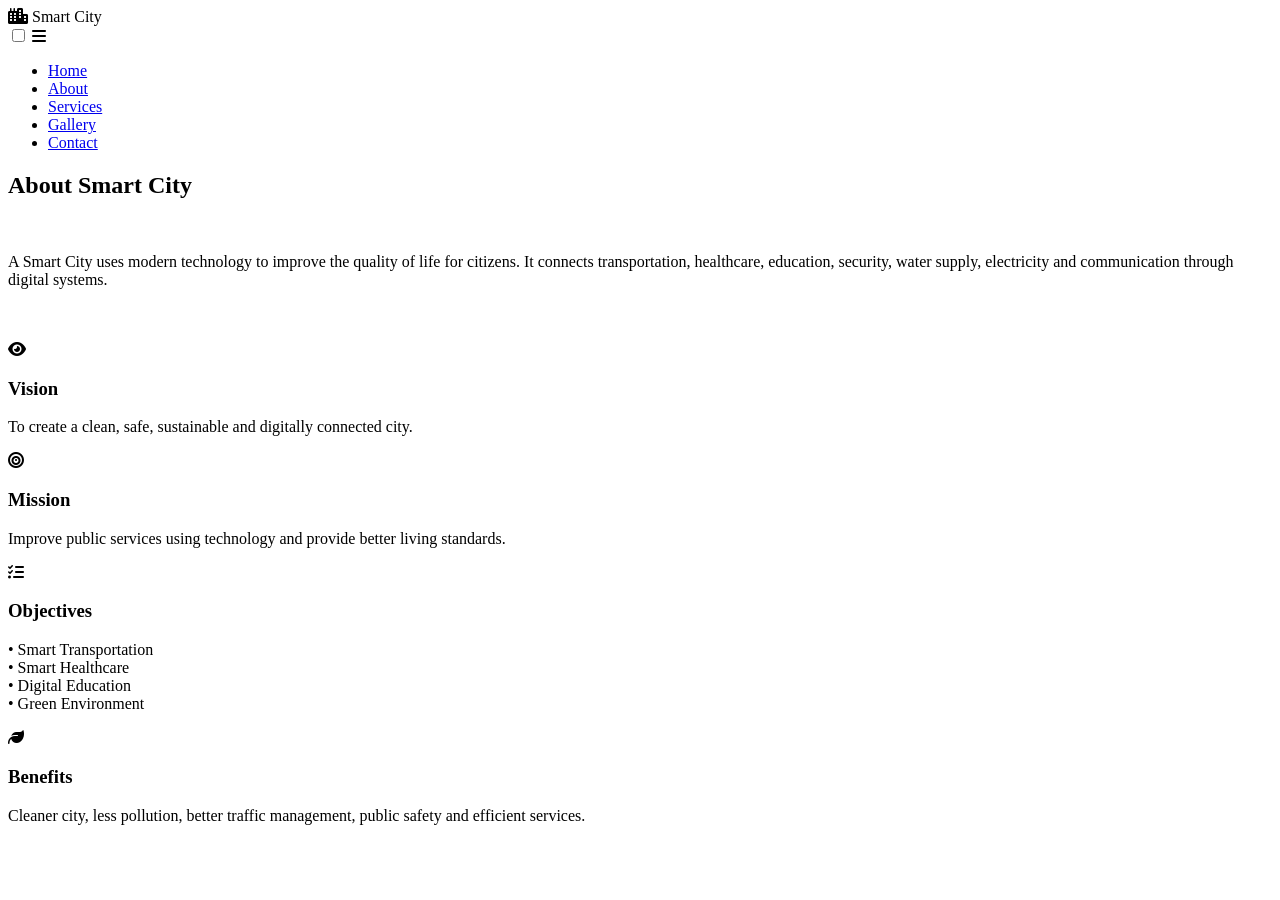
==== about.html @ b78f6991 "Add files via upload" ====
<!DOCTYPE html>
<html lang="en">
<head>
<meta charset="UTF-8">
<meta name="viewport" content="width=device-width, initial-scale=1.0">
<title>About - Smart City Information</title>

<link rel="stylesheet" href="css/style.css">
<link rel="stylesheet"
href="https://cdnjs.cloudflare.com/ajax/libs/font-awesome/6.5.2/css/all.min.css">

</head>

<body>

<header>

<nav class="navbar">

<div class="logo">
<i class="fa-solid fa-city"></i> Smart City
</div>

<input type="checkbox" id="check">

<label for="check" class="menu-btn">
<i class="fas fa-bars"></i>
</label>

<ul>
<li><a href="index.html">Home</a></li>
<li><a class="active" href="about.html">About</a></li>
<li><a href="services.html">Services</a></li>
<li><a href="gallery.html">Gallery</a></li>
<li><a href="contact.html">Contact</a></li>
</ul>

</nav>

</header>

<section class="services">

<h1>About Smart City</h1>

<br>

<p>

A Smart City uses modern technology to improve the quality of life for citizens.
It connects transportation, healthcare, education, security, water supply,
electricity and communication through digital systems.

</p>

<br><br>

<div class="service-container">

<div class="card">

<i class="fa-solid fa-eye"></i>

<h3>Vision</h3>

<p>

To create a clean, safe, sustainable and digitally connected city.

</p>

</div>

<div class="card">

<i class="fa-solid fa-bullseye"></i>

<h3>Mission</h3>

<p>

Improve public services using technology and provide better living standards.

</p>

</div>

<div class="card">

<i class="fa-solid fa-list-check"></i>

<h3>Objectives</h3>

<p>

• Smart Transportation

<br>

• Smart Healthcare

<br>

• Digital Education

<br>

• Green Environment

</p>

</div>

<div class="card">

<i class="fa-solid fa-leaf"></i>

<h3>Benefits</h3>

<p>

Cleaner city, less pollution, better traffic management,
public safety and efficient services.

</p>

</div>

</div>

</section>

<footer id="footer"></footer>

<script src="js/footer.js"></script>

</body>
</html>
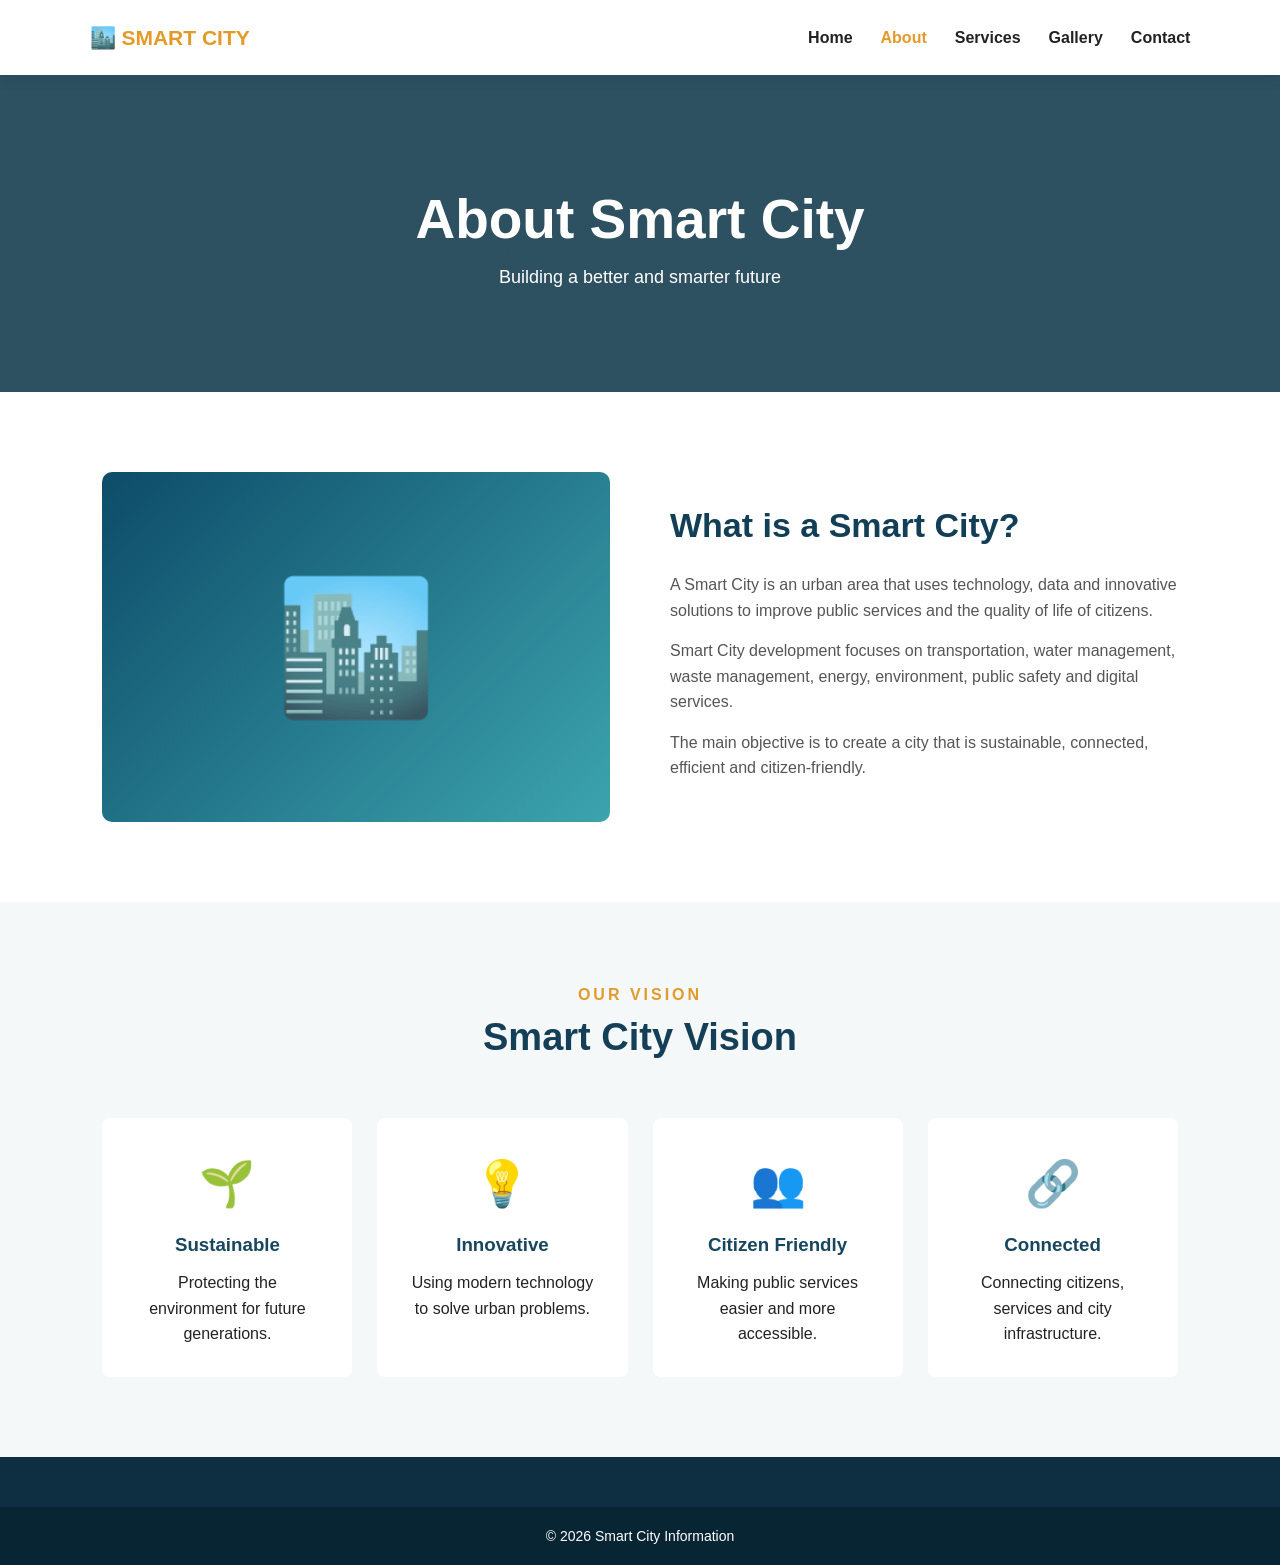
==== commit 35247dd3: "Add files via upload" ====
--- a/about.html
+++ b/about.html
@@ -1,138 +1,125 @@
 <!DOCTYPE html>
 <html lang="en">
+
 <head>
-<meta charset="UTF-8">
-<meta name="viewport" content="width=device-width, initial-scale=1.0">
-<title>About - Smart City Information</title>
-
-<link rel="stylesheet" href="css/style.css">
-<link rel="stylesheet"
-href="https://cdnjs.cloudflare.com/ajax/libs/font-awesome/6.5.2/css/all.min.css">
-
+    <meta charset="UTF-8">
+    <meta name="viewport" content="width=device-width, initial-scale=1.0">
+    <title>About |  Smart City</title>
+    <link rel="stylesheet" href="style.css">
 </head>
 
 <body>
 
 <header>
 
-<nav class="navbar">
+    <div class="logo">
+        🏙️ <b>SMART CITY</b>
+    </div>
 
-<div class="logo">
-<i class="fa-solid fa-city"></i> Smart City
-</div>
-
-<input type="checkbox" id="check">
-
-<label for="check" class="menu-btn">
-<i class="fas fa-bars"></i>
-</label>
-
-<ul>
-<li><a href="index.html">Home</a></li>
-<li><a class="active" href="about.html">About</a></li>
-<li><a href="services.html">Services</a></li>
-<li><a href="gallery.html">Gallery</a></li>
-<li><a href="contact.html">Contact</a></li>
-</ul>
-
-</nav>
+    <nav>
+        <a href="index.html">Home</a>
+        <a href="about.html" class="active">About</a>
+        <!-- <a href="projects.html">Projects</a> -->
+        <a href="services.html">Services</a>
+        <a href="gallery.html">Gallery</a>
+        <a href="contact.html">Contact</a>
+    </nav>
 
 </header>
 
-<section class="services">
 
-<h1>About Smart City</h1>
+<section class="page-banner">
 
-<br>
-
-<p>
-
-A Smart City uses modern technology to improve the quality of life for citizens.
-It connects transportation, healthcare, education, security, water supply,
-electricity and communication through digital systems.
-
-</p>
-
-<br><br>
-
-<div class="service-container">
-
-<div class="card">
-
-<i class="fa-solid fa-eye"></i>
-
-<h3>Vision</h3>
-
-<p>
-
-To create a clean, safe, sustainable and digitally connected city.
-
-</p>
-
-</div>
-
-<div class="card">
-
-<i class="fa-solid fa-bullseye"></i>
-
-<h3>Mission</h3>
-
-<p>
-
-Improve public services using technology and provide better living standards.
-
-</p>
-
-</div>
-
-<div class="card">
-
-<i class="fa-solid fa-list-check"></i>
-
-<h3>Objectives</h3>
-
-<p>
-
-• Smart Transportation
-
-<br>
-
-• Smart Healthcare
-
-<br>
-
-• Digital Education
-
-<br>
-
-• Green Environment
-
-</p>
-
-</div>
-
-<div class="card">
-
-<i class="fa-solid fa-leaf"></i>
-
-<h3>Benefits</h3>
-
-<p>
-
-Cleaner city, less pollution, better traffic management,
-public safety and efficient services.
-
-</p>
-
-</div>
-
-</div>
+    <h1>About Smart City</h1>
+    <p>Building a better and smarter future</p>
 
 </section>
 
-<footer id="footer"></footer>
 
-<script src="js/footer.js"></script>
+<section class="section">
+
+    <div class="about-home">
+
+        <div class="about-image">
+            <div class="city-icon">🏙️</div>
+        </div>
+
+        <div class="about-text">
+
+            <h2>What is a Smart City?</h2>
+
+            <p>
+                A Smart City is an urban area that uses technology,
+                data and innovative solutions to improve public
+                services and the quality of life of citizens.
+            </p>
+
+            <p>
+                Smart City development focuses on transportation,
+                water management, waste management, energy,
+                environment, public safety and digital services.
+            </p>
+
+            <p>
+                The main objective is to create a city that is
+                sustainable, connected, efficient and citizen-friendly.
+            </p>
+
+        </div>
+
+    </div>
+
+</section>
+
+
+<section class="section light-bg">
+
+    <div class="section-title">
+
+        <p>OUR VISION</p>
+
+        <h2>Smart City Vision</h2>
+
+    </div>
+
+    <div class="vision-grid">
+
+        <div class="vision-card">
+            <span>🌱</span>
+            <h3>Sustainable</h3>
+            <p>Protecting the environment for future generations.</p>
+        </div>
+
+        <div class="vision-card">
+            <span>💡</span>
+            <h3>Innovative</h3>
+            <p>Using modern technology to solve urban problems.</p>
+        </div>
+
+        <div class="vision-card">
+            <span>👥</span>
+            <h3>Citizen Friendly</h3>
+            <p>Making public services easier and more accessible.</p>
+        </div>
+
+        <div class="vision-card">
+            <span>🔗</span>
+            <h3>Connected</h3>
+            <p>Connecting citizens, services and city infrastructure.</p>
+        </div>
+
+    </div>
+
+</section>
+
+
+<footer>
+
+    <div class="copyright">
+        © 2026  Smart City Information
+    </div>
+
+</footer>
 
 </body>
 </html>
--- a/style.css
+++ b/style.css
@@ -0,0 +1,701 @@
+* {
+    margin: 0;
+    padding: 0;
+    box-sizing: border-box;
+}
+
+html {
+    scroll-behavior: smooth;
+}
+
+body {
+    font-family: Arial, Helvetica, sans-serif;
+    color: #222;
+    background: #fff;
+    line-height: 1.6;
+}
+
+
+/* HEADER */
+
+header {
+    height: 75px;
+    padding: 0 7%;
+    display: flex;
+    align-items: center;
+    justify-content: space-between;
+    background: #ffffff;
+    box-shadow: 0 2px 15px rgba(0,0,0,0.1);
+    position: sticky;
+    top: 0;
+    z-index: 1000;
+}
+
+.logo {
+    font-size: 21px;
+    font-weight: bold;
+    color: #123d58;
+}
+
+.logo b {
+    color: #e49a28;
+}
+
+nav {
+    display: flex;
+    gap: 28px;
+}
+
+nav a {
+    text-decoration: none;
+    color: #222;
+    font-weight: 600;
+    transition: 0.3s;
+}
+
+nav a:hover,
+nav a.active {
+    color: #e49a28;
+}
+
+.menu-btn {
+    display: none;
+    border: none;
+    background: none;
+    font-size: 27px;
+}
+
+
+/* HERO */
+
+.hero {
+    min-height: 620px;
+
+    background:
+    linear-gradient(
+        rgba(4,35,52,0.75),
+        rgba(4,35,52,0.55)
+    ),
+    linear-gradient(135deg, #1687a7, #092f49);
+
+    display: flex;
+    align-items: center;
+
+    padding: 70px 8%;
+}
+
+.hero-content {
+    max-width: 650px;
+    color: white;
+}
+
+.small-title {
+    letter-spacing: 4px;
+    font-weight: bold;
+    margin-bottom: 15px;
+}
+
+.hero h1 {
+    font-size: clamp(55px, 9vw, 100px);
+    line-height: 0.95;
+    margin-bottom: 25px;
+}
+
+.hero h1 span {
+    color: #f5b342;
+}
+
+.hero-content > p {
+    font-size: 19px;
+    max-width: 580px;
+    margin-bottom: 30px;
+}
+
+
+/* BUTTON */
+
+.btn {
+    display: inline-block;
+    background: #e79b2c;
+    color: white;
+    border: none;
+    padding: 13px 28px;
+    border-radius: 4px;
+    text-decoration: none;
+    font-weight: bold;
+    cursor: pointer;
+    transition: 0.3s;
+}
+
+.btn:hover {
+    transform: translateY(-3px);
+    background: #c97f16;
+}
+
+.btn-light {
+    background: white;
+    color: #17435c;
+    margin-left: 10px;
+}
+
+.btn-light:hover {
+    background: #eee;
+}
+
+
+/* SEARCH */
+
+.search-section {
+    background: #f4f7f8;
+    text-align: center;
+    padding: 45px 20px;
+}
+
+.search-section h2 {
+    margin-bottom: 20px;
+}
+
+.search-box {
+    max-width: 650px;
+    margin: auto;
+    display: flex;
+}
+
+.search-box input {
+    flex: 1;
+    padding: 15px;
+    border: 1px solid #ddd;
+    border-radius: 5px 0 0 5px;
+    outline: none;
+}
+
+.search-box button {
+    border: none;
+    padding: 0 25px;
+    background: #174b67;
+    color: white;
+    cursor: pointer;
+    border-radius: 0 5px 5px 0;
+}
+
+#searchResult {
+    margin-top: 15px;
+    font-weight: bold;
+}
+
+
+/* SECTION */
+
+.section {
+    padding: 80px 8%;
+}
+
+.section-title {
+    text-align: center;
+    margin-bottom: 50px;
+}
+
+.section-title p {
+    color: #e39a2c;
+    font-weight: bold;
+    letter-spacing: 3px;
+}
+
+.section-title h2 {
+    color: #143f57;
+    font-size: 38px;
+}
+
+
+/* ABOUT */
+
+.about-home {
+    display: grid;
+    grid-template-columns: 1fr 1fr;
+    gap: 60px;
+    align-items: center;
+}
+
+.about-image {
+    min-height: 350px;
+    border-radius: 10px;
+
+    display: flex;
+    justify-content: center;
+    align-items: center;
+
+    background:
+    linear-gradient(135deg, #0d4c69, #3ca4ae);
+}
+
+.city-icon {
+    font-size: 130px;
+}
+
+.about-text h2 {
+    color: #123e56;
+    font-size: 34px;
+    margin-bottom: 20px;
+}
+
+.about-text p {
+    margin-bottom: 15px;
+    color: #555;
+}
+
+
+/* STATS */
+
+.stats {
+    padding: 55px 8%;
+    background: #123f58;
+
+    display: grid;
+    grid-template-columns: repeat(4,1fr);
+
+    text-align: center;
+    color: white;
+}
+
+.stat {
+    border-right: 1px solid rgba(255,255,255,.2);
+}
+
+.stat:last-child {
+    border: none;
+}
+
+.stat h2 {
+    color: #f3ad3d;
+    font-size: 42px;
+}
+
+
+/* CARDS */
+
+.cards {
+    display: grid;
+    grid-template-columns: repeat(4,1fr);
+    gap: 25px;
+}
+
+.card {
+    padding: 35px 25px;
+    text-align: center;
+
+    border: 1px solid #eee;
+    border-radius: 8px;
+
+    transition: 0.3s;
+    background: white;
+}
+
+.card:hover {
+    transform: translateY(-10px);
+    box-shadow: 0 15px 30px rgba(0,0,0,.12);
+}
+
+.icon {
+    font-size: 45px;
+    margin-bottom: 15px;
+}
+
+.card h3 {
+    color: #17445c;
+    margin-bottom: 10px;
+}
+
+
+/* PROJECTS */
+
+.project-section {
+    background: #f4f7f8;
+    padding: 80px 8%;
+}
+
+.project-grid {
+    display: grid;
+    grid-template-columns: repeat(3,1fr);
+    gap: 30px;
+}
+
+.project {
+    background: white;
+    border-radius: 8px;
+    overflow: hidden;
+    box-shadow: 0 5px 20px rgba(0,0,0,.08);
+    transition: 0.3s;
+}
+
+.project:hover {
+    transform: translateY(-8px);
+}
+
+.project-img {
+    height: 190px;
+
+    display: flex;
+    align-items: center;
+    justify-content: center;
+
+    font-size: 75px;
+
+    background: linear-gradient(
+        135deg,
+        #1d7894,
+        #8ed1d2
+    );
+}
+
+.project-content {
+    padding: 25px;
+}
+
+.project-content span {
+    color: #e39727;
+    font-size: 13px;
+    font-weight: bold;
+}
+
+.project-content h3 {
+    color: #16445d;
+    margin: 8px 0;
+}
+
+.project-content p {
+    color: #666;
+}
+
+.project-content a {
+    display: inline-block;
+    margin-top: 15px;
+    color: #174e69;
+    font-weight: bold;
+    text-decoration: none;
+}
+
+.small-btn {
+    border: none;
+    padding: 10px 20px;
+    background: #e39a2c;
+    color: white;
+    border-radius: 4px;
+    cursor: pointer;
+    margin-top: 15px;
+}
+
+
+/* CTA */
+
+.cta {
+    text-align: center;
+    padding: 80px 20px;
+
+    color: white;
+
+    background:
+    linear-gradient(
+        rgba(8,48,68,.9),
+        rgba(8,48,68,.9)
+    );
+}
+
+.cta h2 {
+    font-size: 40px;
+    margin-bottom: 10px;
+}
+
+.cta p {
+    margin-bottom: 25px;
+}
+
+
+/* PAGE BANNER */
+
+.page-banner {
+    padding: 100px 20px;
+    text-align: center;
+    color: white;
+
+    background:
+    linear-gradient(
+        rgba(9,50,70,.85),
+        rgba(9,50,70,.85)
+    );
+}
+
+.page-banner h1 {
+    font-size: 55px;
+}
+
+.page-banner p {
+    font-size: 18px;
+}
+
+
+/* VISION */
+
+.light-bg {
+    background: #f5f8f9;
+}
+
+.vision-grid {
+    display: grid;
+    grid-template-columns: repeat(4,1fr);
+    gap: 25px;
+}
+
+.vision-card {
+    background: white;
+    padding: 30px;
+    text-align: center;
+    border-radius: 8px;
+}
+
+.vision-card span {
+    font-size: 45px;
+}
+
+.vision-card h3 {
+    color: #17465e;
+    margin: 10px 0;
+}
+
+
+/* GALLERY */
+
+.gallery {
+    display: grid;
+    grid-template-columns: repeat(3,1fr);
+    gap: 25px;
+}
+
+.gallery-item {
+    height: 250px;
+    border-radius: 10px;
+    overflow: hidden;
+
+    display: flex;
+    flex-direction: column;
+    align-items: center;
+    justify-content: center;
+
+    color: white;
+
+    background:
+    linear-gradient(
+        135deg,
+        #17637e,
+        #60aeb5
+    );
+
+    transition: 0.3s;
+}
+
+.gallery-item:hover {
+    transform: scale(1.03);
+}
+
+.gallery-item div {
+    font-size: 80px;
+}
+
+
+/* CONTACT */
+
+.contact-container {
+    display: grid;
+    grid-template-columns: 1fr 1fr;
+    gap: 60px;
+}
+
+.contact-info h2,
+form h2 {
+    color: #16455d;
+    margin-bottom: 20px;
+}
+
+.contact-item {
+    margin-top: 25px;
+}
+
+.contact-item p {
+    margin-left: 28px;
+    color: #666;
+}
+
+form {
+    padding: 35px;
+    background: #f5f7f8;
+    border-radius: 10px;
+}
+
+form input,
+form textarea {
+    width: 100%;
+    padding: 14px;
+    margin-bottom: 15px;
+
+    border: 1px solid #ddd;
+    border-radius: 4px;
+
+    outline: none;
+    font-family: inherit;
+}
+
+form textarea {
+    resize: vertical;
+}
+
+#formMessage {
+    margin-top: 15px;
+    font-weight: bold;
+}
+
+
+/* FOOTER */
+
+footer {
+    background: #0d2f41;
+    color: white;
+    padding-top: 50px;
+}
+
+.footer-container {
+    padding: 0 8% 40px;
+
+    display: grid;
+    grid-template-columns: 2fr 1fr 1fr;
+    gap: 50px;
+}
+
+.footer-container h2,
+.footer-container h3 {
+    margin-bottom: 15px;
+}
+
+.footer-container a {
+    display: block;
+    color: #ddd;
+    text-decoration: none;
+    margin: 7px 0;
+}
+
+.footer-container a:hover {
+    color: #e6a03a;
+}
+
+.copyright {
+    text-align: center;
+    padding: 18px;
+    background: #082533;
+    font-size: 14px;
+}
+
+
+/* RESPONSIVE */
+
+@media (max-width: 900px) {
+
+    header {
+        padding: 0 5%;
+    }
+
+    nav {
+        gap: 15px;
+    }
+
+    .cards {
+        grid-template-columns: repeat(2,1fr);
+    }
+
+    .project-grid {
+        grid-template-columns: repeat(2,1fr);
+    }
+
+    .stats {
+        grid-template-columns: repeat(2,1fr);
+        gap: 30px;
+    }
+
+    .vision-grid {
+        grid-template-columns: repeat(2,1fr);
+    }
+
+}
+
+@media (max-width: 700px) {
+
+    header {
+        height: 65px;
+    }
+
+    nav {
+        display: none;
+        position: absolute;
+        top: 65px;
+        left: 0;
+        width: 100%;
+        background: white;
+
+        flex-direction: column;
+        padding: 20px;
+    }
+
+    nav.show {
+        display: flex;
+    }
+
+    .menu-btn {
+        display: block;
+    }
+
+    .hero {
+        min-height: 550px;
+        padding: 50px 7%;
+    }
+
+    .hero h1 {
+        font-size: 55px;
+    }
+
+    .about-home,
+    .contact-container {
+        grid-template-columns: 1fr;
+    }
+
+    .cards,
+    .project-grid,
+    .gallery,
+    .vision-grid {
+        grid-template-columns: 1fr;
+    }
+
+    .stats {
+        grid-template-columns: 1fr 1fr;
+    }
+
+    .footer-container {
+        grid-template-columns: 1fr;
+    }
+
+    .search-box {
+        flex-direction: column;
+    }
+
+    .search-box input,
+    .search-box button {
+        border-radius: 4px;
+        padding: 14px;
+    }
+
+    .search-box button {
+        margin-top: 8px;
+    }
+
+    .btn-light {
+        margin-left: 0;
+        margin-top: 10px;
+    }
+
+}
